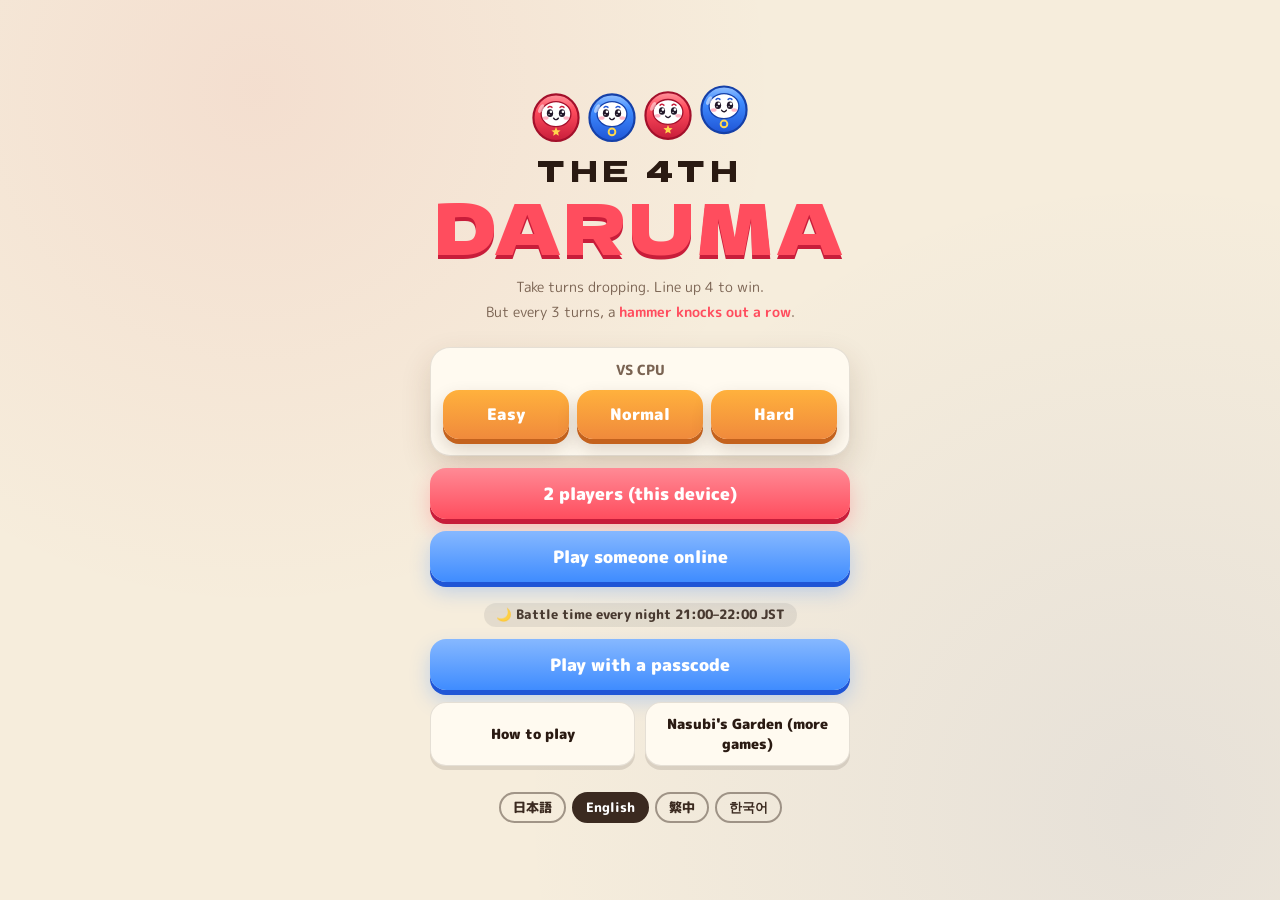
==== index.html @ 4184fb6c "広告：結果画面が出たらすぐ見せる（最初の1.2秒は押しても反応しない） Co-Authored-By: Claude Opus 5.5 <noreply@anthropic.com> Claude-S" ====
<!doctype html>
<html lang="ja">
<head>
<!-- Google tag (gtag.js) -->
<script async src="https://www.googletagmanager.com/gtag/js?id=G-5RB6XMN0QR"></script>
<script>
  window.dataLayer = window.dataLayer || [];
  function gtag(){dataLayer.push(arguments);}
  gtag('js', new Date());
  gtag('config', 'G-5RB6XMN0QR');
</script>
<meta charset="utf-8">
<meta name="viewport" content="width=device-width,initial-scale=1,maximum-scale=1,user-scalable=no,viewport-fit=cover">
<meta name="theme-color" content="#f6eddc">
<meta name="description" content="交互にダルマを落として4つ並べたら勝ち。3ターンごとに、予告された段がだるま落としで抜ける！">
<title>4つ目のダルマ</title>
<link rel="manifest" href="manifest.json">
<link rel="icon" type="image/png" href="icons/icon-192.png">
<link rel="apple-touch-icon" href="icons/icon-192.png">
<meta name="apple-mobile-web-app-capable" content="yes">
<meta name="mobile-web-app-capable" content="yes">
<meta name="apple-mobile-web-app-title" content="4つ目のダルマ">
<link rel="preconnect" href="https://fonts.googleapis.com">
<link rel="preconnect" href="https://fonts.gstatic.com" crossorigin>
<link href="https://fonts.googleapis.com/css2?family=Dela+Gothic+One&family=M+PLUS+Rounded+1c:wght@500;800;900&display=swap" rel="stylesheet">
<link rel="stylesheet" href="css/style.css">
<!-- nasubi-track: 結果画面とXへの投稿の回数を記録（ゲームの動きには影響しない） -->
<script>(function(){try{var G="daruma",IDS=["ov-result"];
function ev(n){try{if(typeof gtag==='function')gtag('event',n,{game:G});}catch(e){}}
var o=window.open;window.open=function(u){try{if(/intent\/(post|tweet)/.test(String(u)))ev('x_share');}catch(e){}return o.apply(window,arguments);};
if(!IDS.length)return;
function vis(e){if(!e||!e.isConnected||e.closest('[hidden]'))return false;var r=e.getBoundingClientRect();if(r.width<1||r.height<1)return false;for(var n=e;n&&n.nodeType===1;n=n.parentElement){var s=getComputedStyle(n);if(s.display==='none'||s.visibility==='hidden'||parseFloat(s.opacity)<0.05)return false;}return true;}
var was={};setInterval(function(){try{var any=false;for(var i=0;i<IDS.length;i++){if(vis(document.getElementById(IDS[i])))any=true;}if(any&&!was.v)ev('result_view');was.v=any;}catch(e){}},700);
}catch(e){}})();</script>
<!-- nasubi-ad: 結果画面の決めた場所に広告の帯（と、決めた作品だけその下に大きい広告）を出す（遊んでいる最中は出さない・ボタンに重ねない・広告の幅320pxを切らない・結果が出たらすぐ見せるが、最初の1.2秒は押しても反応しない・結果画面が出るたびに読みこみ直す（30秒に1回まで）） -->
<script>(function(){try{var C=[{"a": "#ov-result .dialog", "v": "#ov-result"}],BIG=1,AD='https://nasubi-no-oniwa.github.io/ad/',AD2='https://nasubi-no-oniwa.github.io/ad/big.html',LOCK=1200,MIN=30000;
if(/[?&]noad=1/.test(location.search))return;
var ifr=null,ifr2=null,boxes=[],bigs=[],since=0,shown=false,last=0;
function vis(e){if(!e||!e.isConnected||e.closest('[hidden]'))return false;var r=e.getBoundingClientRect();if(r.width<1||r.height<1)return false;for(var n=e;n&&n.nodeType===1;n=n.parentElement){var s=getComputedStyle(n);if(s.display==='none'||s.visibility==='hidden'||parseFloat(s.opacity)<0.05)return false;}return true;}
function mk(){var b=document.createElement('div');b.className='nsb-ad';b.style.cssText='display:block;position:static;float:none;box-sizing:content-box;width:320px;min-width:320px;max-width:none;height:50px;margin:20px calc((100% - 320px) / 2) 0;padding:0;border:0;background:none;box-shadow:none;border-radius:0;transform:none;overflow:hidden;flex:0 0 auto;align-self:center;';return b;}
function mk2(){var g=document.createElement('div');g.className='nsb-ad nsb-big';g.style.cssText='display:block;position:static;float:none;box-sizing:content-box;width:300px;min-width:300px;max-width:none;height:250px;margin:20px calc((100% - 300px) / 2) 0;padding:0;border:0;background:none;box-shadow:none;border-radius:0;transform:none;overflow:hidden;flex:0 0 auto;align-self:center;';return g;}
function mkf(u,w,h){var f=document.createElement('iframe');f.title='ad';f.setAttribute('scrolling','no');f.width=w;f.height=h;f.style.cssText='border:0;margin:0;padding:0;width:'+w+'px;height:'+h+'px;display:block;max-width:none;visibility:hidden;pointer-events:none';f.src=u;return f;}
function rel(f,u){try{f.contentWindow.location.replace(u);}catch(_){f.src=u;}}
function place(){for(var i=0;i<C.length;i++){var a=document.querySelector(C[i].a);if(!a)continue;var b=boxes[i]||(boxes[i]=mk());if(C[i].p==='first'){if(a.firstElementChild!==b)a.insertBefore(b,a.firstChild);}else if(b.parentNode!==a)a.appendChild(b);
if(BIG){var g=bigs[i]||(bigs[i]=mk2());if(b.nextSibling!==g)a.insertBefore(g,b.nextSibling);}}}
function hide(){if(ifr){ifr.style.visibility='hidden';ifr.style.pointerEvents='none';}if(ifr2){ifr2.style.visibility='hidden';ifr2.style.pointerEvents='none';}}
function tick(){try{place();var k=-1;for(var i=0;i<C.length;i++){var v=document.querySelector(C[i].v),b=boxes[i];if(b&&vis(v)&&vis(b)){k=i;break;}}
if(k<0){since=0;shown=false;hide();return;}
var now=Date.now();if(!since)since=now;var pe=(now-since<LOCK)?'none':'auto';
if(!ifr)ifr=mkf(AD,320,50);if(BIG&&!ifr2)ifr2=mkf(AD2,300,250);
var fresh=false;if(ifr.parentNode!==boxes[k]){boxes[k].appendChild(ifr);fresh=true;}if(BIG&&ifr2.parentNode!==bigs[k]){bigs[k].appendChild(ifr2);fresh=true;}
if(fresh)last=now;else if(!shown&&now-last>=MIN){rel(ifr,AD);if(ifr2)rel(ifr2,AD2);last=now;}
ifr.style.visibility='visible';ifr.style.pointerEvents=pe;if(ifr2){ifr2.style.visibility='visible';ifr2.style.pointerEvents=pe;}shown=true;}catch(_){}}
function go(){place();try{new MutationObserver(place).observe(document.body,{childList:true,subtree:true});}catch(_){}setInterval(tick,300);}
if(document.body)go();else document.addEventListener('DOMContentLoaded',go);
}catch(e){}})();</script>
</head>
<body>
<div id="app">

  <!-- ===== タイトル ===== -->
  <section id="title" class="screen active">
    <div class="title-box">
      <canvas id="logo-canvas" aria-hidden="true"></canvas>
      <h1 class="logo" data-ih="logo"><small>4つ目の</small>ダルマ</h1>
      <p class="tagline" data-ih="tagline">交互に落として、4つ並べたら勝ち。<br>でも3ターンごとに、<b>だるま落とし</b>で段が抜ける。</p>
      <div class="menu">
        <div class="menu-card">
          <p class="menu-label" data-i="vs_cpu">CPUとたいせん</p>
          <div class="level-row">
            <button class="btn lv" data-level="easy" data-i="easy">よわい</button>
            <button class="btn lv" data-level="normal" data-i="normal">ふつう</button>
            <button class="btn lv" data-level="hard" data-i="hard">つよい</button>
          </div>
        </div>
        <button class="btn wide red" id="btn-local" data-i="local">ふたりで（この端末）</button>
        <button class="btn wide indigo" id="btn-online" data-i="online">あいことばで対戦</button>
        <div class="menu-sub">
          <button class="btn sub" id="btn-howto" data-i="howto">あそびかた</button>
          <a class="btn sub" href="https://nasubi-no-oniwa.github.io/" data-i="home">なすびのお庭へ</a>
        </div>
        <div class="langs" role="group" aria-label="Language"><button type="button" data-lang="ja">日本語</button><button type="button" data-lang="en">English</button><button type="button" data-lang="zh">繁中</button><button type="button" data-lang="ko">한국어</button></div>
      </div>
    </div>
  </section>

  <!-- ===== ゲーム ===== -->
  <section id="game" class="screen">
    <header class="hud">
      <button class="icon-btn" id="btn-menu" aria-label="メニュー">☰</button>
      <span class="hud-title" data-i="doc_title">4つ目のダルマ</span>
      <button class="icon-btn" id="btn-sound" aria-label="音">♪</button>
    </header>
    <div class="stage">
      <div class="players">
        <div class="pcard p1" id="pl1"><canvas class="pface" data-p="1" width="96" height="96"></canvas><div><span class="pname" id="name1">あなた</span><span class="pwins"><b id="wins1">0</b><span data-i="wins_u"> 勝</span></span></div></div>
        <span class="vs">VS</span>
        <div class="pcard p2" id="pl2"><div><span class="pname" id="name2">CPU</span><span class="pwins"><b id="wins2">0</b><span data-i="wins_u"> 勝</span></span></div><canvas class="pface" data-p="2" width="96" height="96"></canvas></div>
      </div>
      <div class="status" id="status">あなたの番</div>
      <div class="board-area" id="board-area">
        <canvas id="board"></canvas>
      </div>
      <div class="hammer-bar" id="hammer-bar"><span class="hb-icon">🔨</span><span id="hammer-text">だるま落としまで あと3ターン</span><span class="hb-dots" id="hammer-dots"></span></div>
      <p class="hint-line" id="hint-line">落としたい列をタップ</p>
    </div>
    <span id="wins" hidden>0 - 0</span>
    <span class="eyes" id="watchers"></span>

    <div class="overlay" id="ov-result">
      <div class="dialog">
        <canvas id="result-daruma" width="120" height="120" aria-hidden="true"></canvas>
        <h2 id="result-title">赤の勝ち！</h2>
        <p class="result-sub" id="result-sub"></p>
        <button class="btn wide red" id="btn-again" data-i="again">もう一回</button>
        <p class="hint" id="again-msg"></p>
        <button class="btn wide sub" id="btn-back" data-i="to_title">タイトルへ</button>
      </div>
    </div>
    <div class="overlay" id="ov-menu">
      <div class="dialog">
        <h2 data-i="menu">メニュー</h2>
        <button class="btn wide" id="btn-resume" data-i="back">もどる</button>
        <button class="btn wide sub" id="btn-howto2" data-i="howto">あそびかた</button>
        <button class="btn wide sub" id="btn-quit" data-i="to_title">タイトルへ</button>
      </div>
    </div>
  </section>

  <!-- ===== 合言葉 ===== -->
  <div class="overlay modal" id="ov-online">
    <div class="dialog">
      <h2 data-i="online">あいことばで対戦</h2>
      <div id="online-form">
        <label class="field-l"><span data-i="passcode">あいことば</span><input id="in-code" maxlength="20" autocomplete="off" placeholder="例：だるま123" data-ip="ex_code"></label>
        <label class="field-l"><span data-i="name">なまえ</span><input id="in-name" maxlength="8" autocomplete="off" placeholder="ななし" data-ip="noname"></label>
        <p class="hint" data-i="online_hint">同じあいことばを入れた人と対戦。3人目からは観戦になります。</p>
        <button class="btn wide red" id="btn-join" data-i="join">はいる</button>
      </div>
      <div id="online-wait" hidden>
        <p class="wait-code"><span data-i="wait_pre">あいことば「</span><b id="wait-code"></b><span data-i="wait_post">」</span></p>
        <p class="wait-msg" id="wait-msg" data-i="waiting">あいてを待っています…</p>
        <button class="btn wide sub" id="btn-copy" data-i="copy_link">さそうリンクをコピー</button>
      </div>
      <p class="err" id="online-err"></p>
      <button class="btn wide sub" id="btn-online-close" data-i="back">もどる</button>
    </div>
  </div>

  <!-- ===== あそびかた ===== -->
  <div class="overlay modal" id="ov-howto">
    <div class="dialog howto">
      <h2 data-i="howto">あそびかた</h2>
      <ol>
        <li data-ih="h1">赤と青が<b>交互に</b>、好きな列の上からダルマを落とす。</li>
        <li data-ih="h2">縦・横・ななめのどれかで<b>4つ並べたら勝ち</b>。</li>
        <li data-ih="h3">2人が1回ずつ落として1ターン。<b>3ターンごとに、小槌が指している段がだるま落としで抜けて</b>、上のダルマがストンと落ちる。</li>
        <li data-ih="h4">小槌の下の数字は「あと何ターンで抜けるか」。下の段ほど選ばれやすい。</li>
        <li data-ih="h5">抜けた拍子に2人とも4つ並んだら、<b>並んだ列が多いほうの勝ち</b>。同じ数なら、並んだダルマが全部消えて続行（サドンデス）。</li>
      </ol>
      <div class="howto-keys">
        <div><h3 data-i="k_phone">スマホ</h3><p data-i="k_phone_d">落としたい列をタップ</p></div>
        <div><h3>PC</h3><p data-ih="k_pc_d">列をクリック<br>または ← → で選んで スペース<br>数字キー 1〜7 でも落とせる</p></div>
      </div>
      <button class="btn wide" id="btn-howto-close" data-i="close">とじる</button>
    </div>
  </div>
</div>

<script src="js/i18n.js"></script>
<script src="js/config.js"></script>
<script src="js/game.js"></script>
<script src="js/cpu.js"></script>
<script src="js/render.js"></script>
<script src="js/online.js"></script>
<script src="js/qm.js"></script>
<script src="js/firebase-config.js"></script>
<script src="js/main.js"></script>
</body>
</html>
---- css/style.css ----
/* =============================================
   4つ目のダルマ  見た目
   ============================================= */
:root {
  --bg: #f6eddc;
  --bg2: #efe1c6;
  --card: #fffaf0;
  --ink: #2a1a12;
  --muted: #7a6352;
  --red: #ff4d5e;
  --red2: #ff8a95;
  --indigo: #3f8cff;
  --indigo2: #86b8ff;
  --gold: #e5ae3e;
  --line: rgba(42, 26, 18, 0.12);
  --shadow: 0 12px 30px rgba(90, 50, 20, 0.16);
  --font: "M PLUS Rounded 1c", "Hiragino Maru Gothic ProN", "Hiragino Sans", system-ui, sans-serif;
  --display: "Dela Gothic One", "M PLUS Rounded 1c", system-ui, sans-serif;
}
@media (prefers-color-scheme: dark) {
  :root:not([data-theme="light"]) {
    --bg: #1d1714; --bg2: #2a211c; --card: #2f2620; --ink: #f7ecdd; --muted: #c2ab96;
    --line: rgba(255, 255, 255, 0.12); --shadow: 0 12px 30px rgba(0, 0, 0, 0.4);
  }
}
:root[data-theme="dark"] {
  --bg: #1d1714; --bg2: #2a211c; --card: #2f2620; --ink: #f7ecdd; --muted: #c2ab96;
  --line: rgba(255, 255, 255, 0.12); --shadow: 0 12px 30px rgba(0, 0, 0, 0.4);
}
* { box-sizing: border-box; -webkit-tap-highlight-color: transparent; }
html, body { margin: 0; height: 100%; overflow: hidden; overscroll-behavior: none; }
body {
  background: var(--bg); color: var(--ink); font-family: var(--font);
  background-image: radial-gradient(circle at 20% 10%, rgba(216, 50, 58, .08), transparent 40%), radial-gradient(circle at 90% 90%, rgba(45, 78, 168, .08), transparent 45%);
  -webkit-user-select: none; user-select: none; touch-action: manipulation;
}
button, a.btn { font-family: inherit; }
#app { position: fixed; inset: 0; }
.screen { position: absolute; inset: 0; display: none; }
.screen.active { display: flex; }

.btn {
  display: inline-flex; align-items: center; justify-content: center; text-decoration: none;
  border: 0; border-radius: 16px; padding: 13px 18px; font-size: 17px; font-weight: 900; cursor: pointer;
  color: #fff; background: linear-gradient(180deg, #ffb13d, #f08a3c);
  box-shadow: 0 5px 0 #c4621d, 0 10px 20px rgba(60, 30, 10, .2); transition: transform .08s, box-shadow .08s;
}
.btn:active { transform: translateY(4px); box-shadow: 0 1px 0 #c4621d; }
.btn.wide { width: 100%; }
.btn.red { background: linear-gradient(180deg, var(--red2), var(--red)); box-shadow: 0 5px 0 #c81d3a, 0 10px 20px rgba(255, 77, 94, .3); }
.btn.red:active { box-shadow: 0 1px 0 #c81d3a; }
.btn.indigo { background: linear-gradient(180deg, var(--indigo2), var(--indigo)); box-shadow: 0 5px 0 #1f55d6, 0 10px 20px rgba(63, 140, 255, .3); }
.btn.indigo:active { box-shadow: 0 1px 0 #1f55d6; }
.btn.sub { background: var(--card); color: var(--ink); border: 1px solid var(--line); box-shadow: 0 4px 0 var(--line); }
.btn.sub:active { box-shadow: none; }
.btn:disabled { opacity: .5; }

/* ---------- タイトル ---------- */
#title { align-items: center; justify-content: center; overflow-y: auto; }
.title-box { width: min(420px, 92vw); text-align: center; padding: 18px 0 24px; margin: auto; }
#logo-canvas { width: 240px; height: 80px; display: block; margin: 0 auto 4px; }
.logo { margin: 0; font-family: var(--display); font-weight: 400; font-size: clamp(50px, 15vw, 70px); line-height: 1; color: var(--red); letter-spacing: .04em; text-shadow: 0 4px 0 #c81d3a; }
.logo small { display: block; font-size: .42em; color: var(--ink); text-shadow: none; letter-spacing: .2em; margin-bottom: 6px; }
.tagline { margin: 14px 0 22px; font-size: 14px; color: var(--muted); line-height: 1.8; }
.tagline b { color: var(--red); }
.menu { display: flex; flex-direction: column; gap: 12px; }
.menu-card { background: var(--card); border: 1px solid var(--line); border-radius: 20px; padding: 12px 12px 16px; box-shadow: var(--shadow); }
.menu-label { margin: 0 0 10px; font-weight: 800; font-size: 14px; color: var(--muted); }
.level-row { display: grid; grid-template-columns: repeat(3, 1fr); gap: 8px; }
.btn.lv { padding: 13px 0; font-size: 16px; }
.menu-sub { display: grid; grid-template-columns: 1fr 1fr; gap: 10px; }
.menu-sub .btn { font-size: 14px; padding: 11px 8px; }

/* ---------- ゲーム ---------- */
#game { flex-direction: column; align-items: center; }
.hud {
  width: 100%; max-width: 720px; display: flex; align-items: center; justify-content: space-between;
  padding: calc(8px + env(safe-area-inset-top)) 12px 4px;
}
.icon-btn { width: 40px; height: 40px; border-radius: 12px; border: 1px solid var(--line); background: var(--card); color: var(--ink); font-size: 17px; font-weight: 900; cursor: pointer; }
.icon-btn.off { opacity: .4; }
.score { display: flex; align-items: center; gap: 10px; font-weight: 900; font-size: 14px; }
.score b { font-size: 20px; font-variant-numeric: tabular-nums; }
.pl { display: flex; align-items: center; gap: 6px; padding: 5px 10px; border-radius: 999px; border: 2px solid transparent; max-width: 32vw; overflow: hidden; white-space: nowrap; text-overflow: ellipsis; transition: background .2s, border-color .2s; }
.pl .dot { width: 12px; height: 12px; border-radius: 50%; flex: none; }
.p1 .dot { background: var(--red); } .p2 .dot { background: var(--indigo); }
.pl.turn.p1 { border-color: var(--red); background: rgba(216, 50, 58, .12); }
.pl.turn.p2 { border-color: var(--indigo); background: rgba(45, 78, 168, .14); }
.status { font-weight: 900; font-size: 17px; min-height: 28px; margin-top: 4px; }
.status .t { color: var(--muted); font-size: 14px; margin-left: 6px; font-variant-numeric: tabular-nums; }
.board-area { flex: 1; display: flex; align-items: center; justify-content: center; width: 100%; touch-action: none; }
#board { display: block; cursor: pointer; filter: drop-shadow(0 16px 24px rgba(60, 30, 10, .28)); }
.hint-line { margin: 0 0 calc(14px + env(safe-area-inset-bottom)); font-size: 13px; color: var(--muted); font-weight: 800; }
.eyes { position: absolute; right: 14px; bottom: calc(12px + env(safe-area-inset-bottom)); font-size: 13px; color: var(--muted); font-weight: 800; }

/* ---------- ダイアログ ---------- */
.overlay { position: absolute; inset: 0; display: none; align-items: center; justify-content: center; background: rgba(30, 18, 10, .5); backdrop-filter: blur(4px); z-index: 10; padding: 16px; }
.overlay.show { display: flex; }
.modal { z-index: 20; }
.dialog {
  width: min(380px, 100%); max-height: 94vh; overflow: auto; background: var(--card); border-radius: 24px; padding: 22px 20px;
  display: flex; flex-direction: column; gap: 10px; box-shadow: 0 30px 60px rgba(0, 0, 0, .35); border: 1px solid var(--line);
}
.dialog h2 { margin: 0 0 4px; text-align: center; font-family: var(--display); font-weight: 400; font-size: 28px; }
#result-daruma { width: 90px; height: 90px; margin: 0 auto; }
.result-sub { margin: 0 0 6px; text-align: center; color: var(--muted); font-size: 14px; }
.hint { margin: 0; text-align: center; font-size: 12px; color: var(--muted); line-height: 1.6; }
.hint:empty { display: none; }
.err { margin: 0; min-height: 1em; font-size: 13px; color: var(--red); text-align: center; font-weight: 800; }
.field-l { display: flex; flex-direction: column; gap: 6px; font-size: 13px; font-weight: 800; color: var(--muted); margin-bottom: 6px; }
.field-l input { font: inherit; font-size: 18px; font-weight: 800; color: var(--ink); padding: 12px 14px; border-radius: 14px; border: 1px solid var(--line); background: var(--bg); outline: none; -webkit-user-select: text; user-select: text; }
.field-l input:focus { border-color: var(--red); box-shadow: 0 0 0 3px rgba(216, 50, 58, .2); }
.wait-code { margin: 0; text-align: center; color: var(--muted); }
.wait-code b { color: var(--red); font-size: 20px; }
.wait-msg { margin: 4px 0 8px; text-align: center; font-weight: 800; }
.howto { width: min(460px, 100%); }
.howto ol { margin: 0; padding-left: 20px; font-size: 14px; line-height: 1.7; }
.howto li { margin-bottom: 6px; }
.howto b { color: var(--red); }
.howto-keys { display: grid; grid-template-columns: 1fr 1fr; gap: 8px; }
.howto-keys div { background: var(--bg); border-radius: 12px; padding: 8px 10px; font-size: 12px; }
.howto-keys h3 { margin: 0 0 4px; font-size: 13px; color: var(--indigo); }
.howto-keys p { margin: 0; line-height: 1.6; color: var(--muted); }
body.watching #btn-again { display: none; }
body.watching .hint-line { visibility: hidden; }

/* ---------- ゲーム画面（ポップ版レイアウト） ---------- */
:root { --red: #ff4d5e; --red2: #ff8a95; --indigo: #3f8cff; --indigo2: #86b8ff; }
#game { justify-content: flex-start; }
.hud-title { font-family: var(--display); font-size: 18px; color: var(--red); letter-spacing: .04em; }
.stage { flex: 1; width: 100%; max-width: 720px; display: flex; flex-direction: column; align-items: center; justify-content: center; gap: 10px; padding: 0 10px calc(10px + env(safe-area-inset-bottom)); min-height: 0; }
.players { width: 100%; display: grid; grid-template-columns: 1fr auto 1fr; align-items: center; gap: 8px; }
.vs { font-family: var(--display); color: var(--muted); font-size: 16px; }
.pcard { display: flex; align-items: center; gap: 8px; padding: 8px 10px; border-radius: 18px; background: var(--card); border: 3px solid transparent; box-shadow: var(--shadow); min-width: 0; transition: transform .2s, border-color .2s; }
.pcard.p2 { justify-content: flex-end; text-align: right; }
.pcard > div { display: flex; flex-direction: column; min-width: 0; }
.pname { font-weight: 900; font-size: 15px; white-space: nowrap; overflow: hidden; text-overflow: ellipsis; }
.pwins { font-size: 12px; color: var(--muted); font-weight: 800; }
.pwins b { font-size: 18px; color: var(--ink); }
.pface { width: 44px; height: 44px; flex: none; }
.pcard.turn.p1 { border-color: var(--red); transform: scale(1.04); }
.pcard.turn.p2 { border-color: var(--indigo); transform: scale(1.04); }
.pcard.turn .pface { animation: hop .8s ease-in-out infinite; }
@keyframes hop { 50% { transform: translateY(-5px); } }
.status { margin: 0; font-size: 18px; }
.board-area { flex: 0 1 auto; width: 100%; }
.hammer-bar { display: flex; align-items: center; gap: 8px; padding: 9px 16px; border-radius: 999px; background: var(--card); box-shadow: var(--shadow); font-weight: 900; font-size: 14px; border: 2px solid transparent; }
.hammer-bar.soon { border-color: var(--red); color: var(--red); animation: pulse 0.9s ease-in-out infinite; }
@keyframes pulse { 50% { transform: scale(1.05); } }
.hb-dots { display: inline-flex; gap: 4px; }
.hb-dots i { width: 9px; height: 9px; border-radius: 50%; background: var(--line); }
.hb-dots i.on { background: #ffb13d; }
.hint-line { margin: 0; }
.pl { display: none; }
/* 背の低い画面ではカードを小さく */
@media (max-height: 640px) {
  .pface { width: 32px; height: 32px; } .pcard { padding: 5px 8px; } .hammer-bar { padding: 6px 12px; font-size: 13px; } .hint-line { display: none; }
}

.hammer-bar { white-space: nowrap; max-width: 100%; }
#hammer-text { overflow: hidden; text-overflow: ellipsis; }

/* ことばの切りかえ */
.langs{display:flex;flex-wrap:wrap;gap:6px;justify-content:center;margin-top:14px}
.langs button{font:800 13px 'M PLUS Rounded 1c',sans-serif;background:transparent;color:#3b2a20;border:2px solid rgba(59,42,32,.45);border-radius:999px;padding:4px 12px;cursor:pointer}
.langs button[aria-pressed="true"]{background:#3b2a20;color:#fff;border-color:#3b2a20}
html[data-lang="ko"] .logo,html[data-lang="ko"] .hud-title{font-family:'Black Han Sans','Dela Gothic One',sans-serif;font-weight:400}
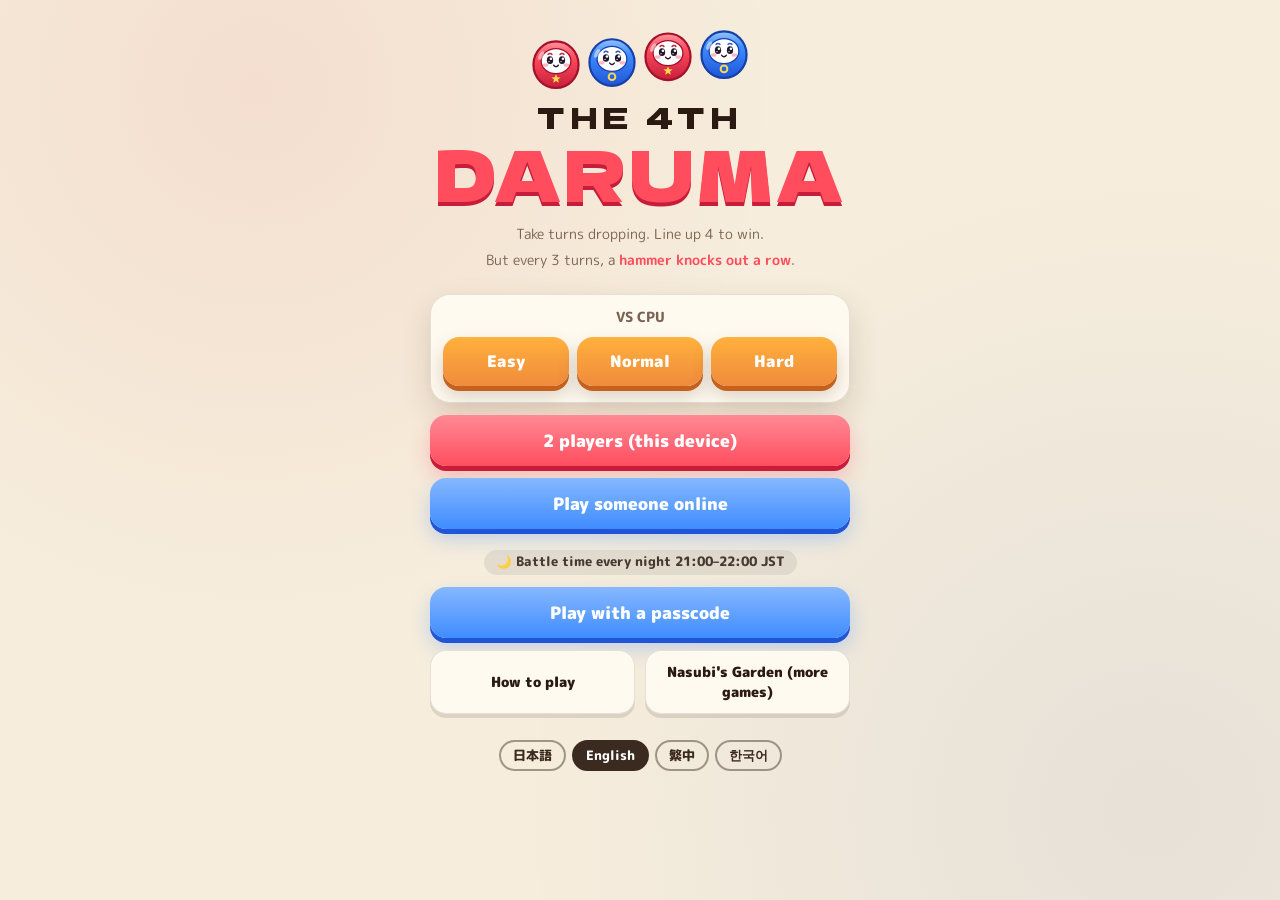
==== commit 3101461d: "広告：タイトル画面（遊ぶ前の画面）にも出す（帯と大きい広告。遊び始めたら消す） Co-Authored-By: Claude Opus 5.5 <noreply@anthropic.com> Clau" ====
--- a/index.html
+++ b/index.html
@@ -32,25 +32,35 @@
 function vis(e){if(!e||!e.isConnected||e.closest('[hidden]'))return false;var r=e.getBoundingClientRect();if(r.width<1||r.height<1)return false;for(var n=e;n&&n.nodeType===1;n=n.parentElement){var s=getComputedStyle(n);if(s.display==='none'||s.visibility==='hidden'||parseFloat(s.opacity)<0.05)return false;}return true;}
 var was={};setInterval(function(){try{var any=false;for(var i=0;i<IDS.length;i++){if(vis(document.getElementById(IDS[i])))any=true;}if(any&&!was.v)ev('result_view');was.v=any;}catch(e){}},700);
 }catch(e){}})();</script>
-<!-- nasubi-ad: 結果画面の決めた場所に広告の帯（と、決めた作品だけその下に大きい広告）を出す（遊んでいる最中は出さない・ボタンに重ねない・広告の幅320pxを切らない・結果が出たらすぐ見せるが、最初の1.2秒は押しても反応しない・結果画面が出るたびに読みこみ直す（30秒に1回まで）） -->
-<script>(function(){try{var C=[{"a": "#ov-result .dialog", "v": "#ov-result"}],BIG=1,AD='https://nasubi-no-oniwa.github.io/ad/',AD2='https://nasubi-no-oniwa.github.io/ad/big.html',LOCK=1200,MIN=30000;
+<!-- nasubi-ad: 結果画面とタイトル画面の決めた場所に広告の帯（と、決めた場所だけその下に大きい広告）を出す（遊んでいる最中は出さない・ボタンに重ねない・広告の幅320pxを切らない・画面が出たらすぐ見せるが、最初の1.2秒は押しても反応しない・画面が出るたびに読みこみ直す（場所ごとに30秒に1回まで）） -->
+<script>(function(){try{var C=[{"a": "#ov-result .dialog", "v": "#ov-result"}, {"a": "#title div.title-box", "v": "#title", "t": 1, "b": 1, "m": 20, "x": "", "x2": ""}],BIG=1,M=20,EX="",EX2="",AD='https://nasubi-no-oniwa.github.io/ad/',AD2='https://nasubi-no-oniwa.github.io/ad/big.html',LOCK=1200,MIN=30000;
 if(/[?&]noad=1/.test(location.search))return;
-var ifr=null,ifr2=null,boxes=[],bigs=[],since=0,shown=false,last=0;
+var S=[];
 function vis(e){if(!e||!e.isConnected||e.closest('[hidden]'))return false;var r=e.getBoundingClientRect();if(r.width<1||r.height<1)return false;for(var n=e;n&&n.nodeType===1;n=n.parentElement){var s=getComputedStyle(n);if(s.display==='none'||s.visibility==='hidden'||parseFloat(s.opacity)<0.05)return false;}return true;}
-function mk(){var b=document.createElement('div');b.className='nsb-ad';b.style.cssText='display:block;position:static;float:none;box-sizing:content-box;width:320px;min-width:320px;max-width:none;height:50px;margin:20px calc((100% - 320px) / 2) 0;padding:0;border:0;background:none;box-shadow:none;border-radius:0;transform:none;overflow:hidden;flex:0 0 auto;align-self:center;';return b;}
-function mk2(){var g=document.createElement('div');g.className='nsb-ad nsb-big';g.style.cssText='display:block;position:static;float:none;box-sizing:content-box;width:300px;min-width:300px;max-width:none;height:250px;margin:20px calc((100% - 300px) / 2) 0;padding:0;border:0;background:none;box-shadow:none;border-radius:0;transform:none;overflow:hidden;flex:0 0 auto;align-self:center;';return g;}
+function opt(i,k,d){return C[i][k]===undefined?d:C[i][k];}
+function mk(i){var b=document.createElement('div');b.className='nsb-ad';b.style.cssText='display:block;position:static;float:none;box-sizing:content-box;width:320px;min-width:320px;max-width:none;height:50px;margin:'+opt(i,'m',M)+'px calc((100% - 320px) / 2) 0;padding:0;border:0;background:none;box-shadow:none;border-radius:0;transform:none;overflow:hidden;flex:0 0 auto;align-self:center;'+opt(i,'x',EX);return b;}
+function mk2(i){var g=document.createElement('div');g.className='nsb-ad nsb-big';g.style.cssText='display:block;position:static;float:none;box-sizing:content-box;width:300px;min-width:300px;max-width:none;height:250px;margin:20px calc((100% - 300px) / 2) 0;padding:0;border:0;background:none;box-shadow:none;border-radius:0;transform:none;overflow:hidden;flex:0 0 auto;align-self:center;'+opt(i,'x2',EX2);return g;}
 function mkf(u,w,h){var f=document.createElement('iframe');f.title='ad';f.setAttribute('scrolling','no');f.width=w;f.height=h;f.style.cssText='border:0;margin:0;padding:0;width:'+w+'px;height:'+h+'px;display:block;max-width:none;visibility:hidden;pointer-events:none';f.src=u;return f;}
 function rel(f,u){try{f.contentWindow.location.replace(u);}catch(_){f.src=u;}}
-function place(){for(var i=0;i<C.length;i++){var a=document.querySelector(C[i].a);if(!a)continue;var b=boxes[i]||(boxes[i]=mk());if(C[i].p==='first'){if(a.firstElementChild!==b)a.insertBefore(b,a.firstChild);}else if(b.parentNode!==a)a.appendChild(b);
-if(BIG){var g=bigs[i]||(bigs[i]=mk2());if(b.nextSibling!==g)a.insertBefore(g,b.nextSibling);}}}
-function hide(){if(ifr){ifr.style.visibility='hidden';ifr.style.pointerEvents='none';}if(ifr2){ifr2.style.visibility='hidden';ifr2.style.pointerEvents='none';}}
-function tick(){try{place();var k=-1;for(var i=0;i<C.length;i++){var v=document.querySelector(C[i].v),b=boxes[i];if(b&&vis(v)&&vis(b)){k=i;break;}}
-if(k<0){since=0;shown=false;hide();return;}
-var now=Date.now();if(!since)since=now;var pe=(now-since<LOCK)?'none':'auto';
-if(!ifr)ifr=mkf(AD,320,50);if(BIG&&!ifr2)ifr2=mkf(AD2,300,250);
-var fresh=false;if(ifr.parentNode!==boxes[k]){boxes[k].appendChild(ifr);fresh=true;}if(BIG&&ifr2.parentNode!==bigs[k]){bigs[k].appendChild(ifr2);fresh=true;}
-if(fresh)last=now;else if(!shown&&now-last>=MIN){rel(ifr,AD);if(ifr2)rel(ifr2,AD2);last=now;}
-ifr.style.visibility='visible';ifr.style.pointerEvents=pe;if(ifr2){ifr2.style.visibility='visible';ifr2.style.pointerEvents=pe;}shown=true;}catch(_){}}
+function place(){for(var i=0;i<C.length;i++){var a=document.querySelector(C[i].a);if(!a)continue;var s=S[i]||(S[i]={b:mk(i),g:opt(i,'b',BIG)?mk2(i):null,on:false,since:0,last:0,f:null,f2:null});var b=s.b;
+if(C[i].p==='first'){if(a.firstElementChild!==b)a.insertBefore(b,a.firstChild);}else if(b.parentNode!==a)a.appendChild(b);
+if(s.g&&b.nextSibling!==s.g)a.insertBefore(s.g,b.nextSibling);}}
+function off(s){if(s.f){s.f.style.visibility='hidden';s.f.style.pointerEvents='none';}if(s.f2){s.f2.style.visibility='hidden';s.f2.style.pointerEvents='none';}s.on=false;s.since=0;}
+function tick(){try{place();var k=-1,i,s,res=false;
+for(i=0;i<C.length;i++){s=S[i];if(!C[i].t&&s&&vis(document.querySelector(C[i].v))&&vis(s.b)){k=i;res=true;break;}}
+if(k<0)for(i=0;i<C.length;i++){s=S[i];if(C[i].t&&s&&vis(document.querySelector(C[i].v))&&vis(s.b)){k=i;break;}}
+for(i=0;i<C.length;i++){s=S[i];if(!s)continue;
+if(C[i].t){var d=(res&&vis(document.querySelector(C[i].v)))?'none':'block';if(s.b.style.display!==d){s.b.style.display=d;if(s.g)s.g.style.display=d;}}
+if(i!==k&&s.on)off(s);}
+if(k<0)return;
+s=S[k];var now=Date.now();
+if(!s.on){s.on=true;s.since=now;
+if(!s.f){s.f=mkf(AD,320,50);s.b.appendChild(s.f);if(s.g){s.f2=mkf(AD2,300,250);s.g.appendChild(s.f2);}s.last=now;}
+else if(now-s.last>=MIN){rel(s.f,AD);if(s.f2)rel(s.f2,AD2);s.last=now;}}
+if(s.f.parentNode!==s.b){s.b.appendChild(s.f);s.last=now;}if(s.f2&&s.f2.parentNode!==s.g){s.g.appendChild(s.f2);s.last=now;}
+var pe=(now-s.since<LOCK)?'none':'auto';
+s.f.style.visibility='visible';s.f.style.pointerEvents=pe;if(s.f2){s.f2.style.visibility='visible';s.f2.style.pointerEvents=pe;}
+}catch(_){}}
 function go(){place();try{new MutationObserver(place).observe(document.body,{childList:true,subtree:true});}catch(_){}setInterval(tick,300);}
 if(document.body)go();else document.addEventListener('DOMContentLoaded',go);
 }catch(e){}})();</script>
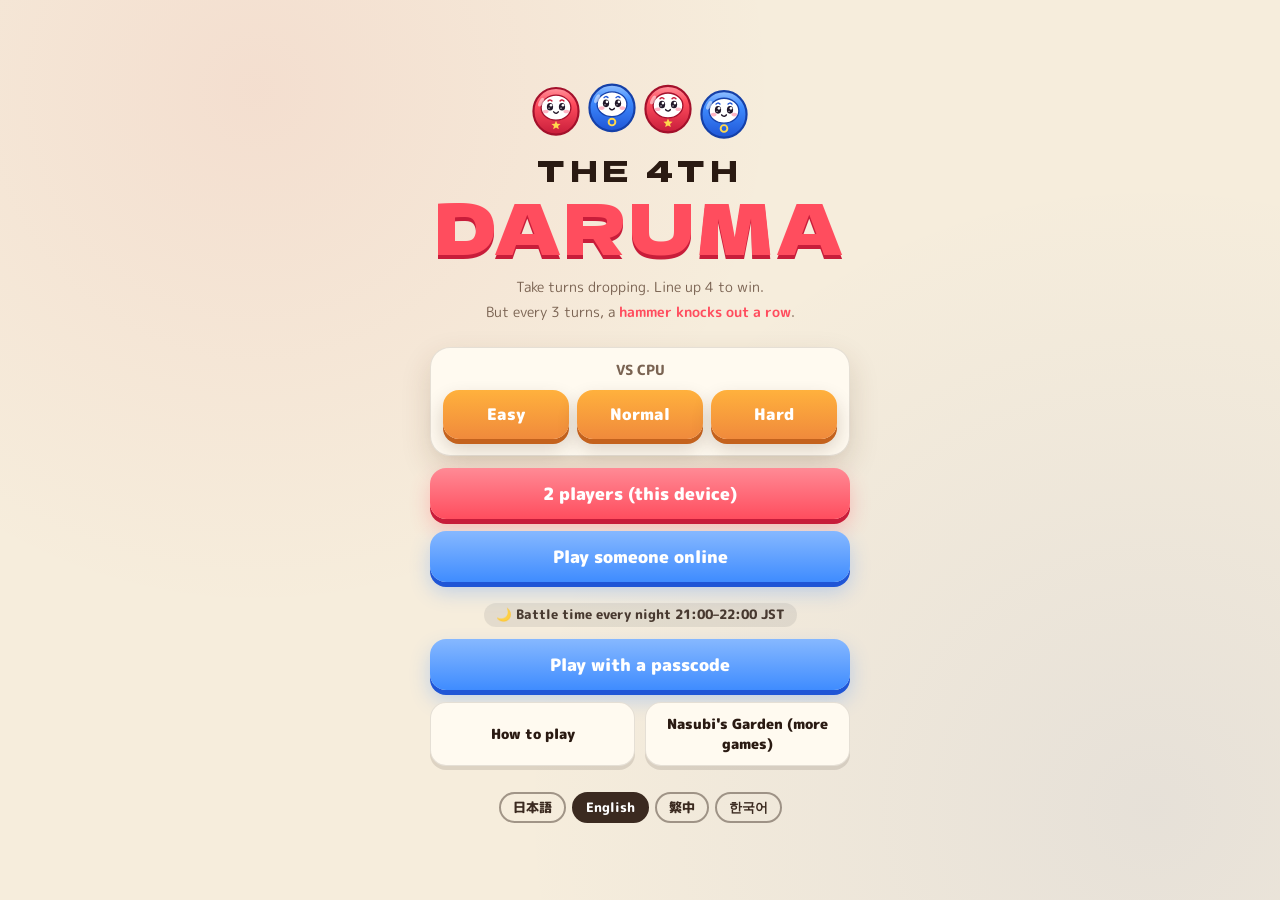
==== commit a04e0c1d: "広告：スマホのときだけ出す（PCでは広告が来ず空白になるので、広告の場所を作らない） Co-Authored-By: Claude Opus 5.5 <noreply@anthropic.com> C" ====
--- a/index.html
+++ b/index.html
@@ -32,9 +32,10 @@
 function vis(e){if(!e||!e.isConnected||e.closest('[hidden]'))return false;var r=e.getBoundingClientRect();if(r.width<1||r.height<1)return false;for(var n=e;n&&n.nodeType===1;n=n.parentElement){var s=getComputedStyle(n);if(s.display==='none'||s.visibility==='hidden'||parseFloat(s.opacity)<0.05)return false;}return true;}
 var was={};setInterval(function(){try{var any=false;for(var i=0;i<IDS.length;i++){if(vis(document.getElementById(IDS[i])))any=true;}if(any&&!was.v)ev('result_view');was.v=any;}catch(e){}},700);
 }catch(e){}})();</script>
-<!-- nasubi-ad: 結果画面とタイトル画面の決めた場所に広告の帯（と、決めた場所だけその下に大きい広告）を出す（遊んでいる最中は出さない・ボタンに重ねない・広告の幅320pxを切らない・画面が出たらすぐ見せるが、最初の1.2秒は押しても反応しない・画面が出るたびに読みこみ直す（場所ごとに30秒に1回まで）） -->
+<!-- nasubi-ad: スマホのとき、結果画面とタイトル画面の決めた場所に広告の帯（と、決めた場所だけその下に大きい広告）を出す（遊んでいる最中は出さない・ボタンに重ねない・広告の幅320pxを切らない・画面が出たらすぐ見せるが、最初の1.2秒は押しても反応しない・画面が出るたびに読みこみ直す（場所ごとに30秒に1回まで）） -->
 <script>(function(){try{var C=[{"a": "#ov-result .dialog", "v": "#ov-result"}, {"a": "#title div.title-box", "v": "#title", "t": 1, "b": 1, "m": 20, "x": "", "x2": ""}],BIG=1,M=20,EX="",EX2="",AD='https://nasubi-no-oniwa.github.io/ad/',AD2='https://nasubi-no-oniwa.github.io/ad/big.html',LOCK=1200,MIN=30000;
 if(/[?&]noad=1/.test(location.search))return;
+if(!/iPhone|iPod|Android|Mobile|Windows Phone|BlackBerry/i.test(navigator.userAgent||''))return;
 var S=[];
 function vis(e){if(!e||!e.isConnected||e.closest('[hidden]'))return false;var r=e.getBoundingClientRect();if(r.width<1||r.height<1)return false;for(var n=e;n&&n.nodeType===1;n=n.parentElement){var s=getComputedStyle(n);if(s.display==='none'||s.visibility==='hidden'||parseFloat(s.opacity)<0.05)return false;}return true;}
 function opt(i,k,d){return C[i][k]===undefined?d:C[i][k];}
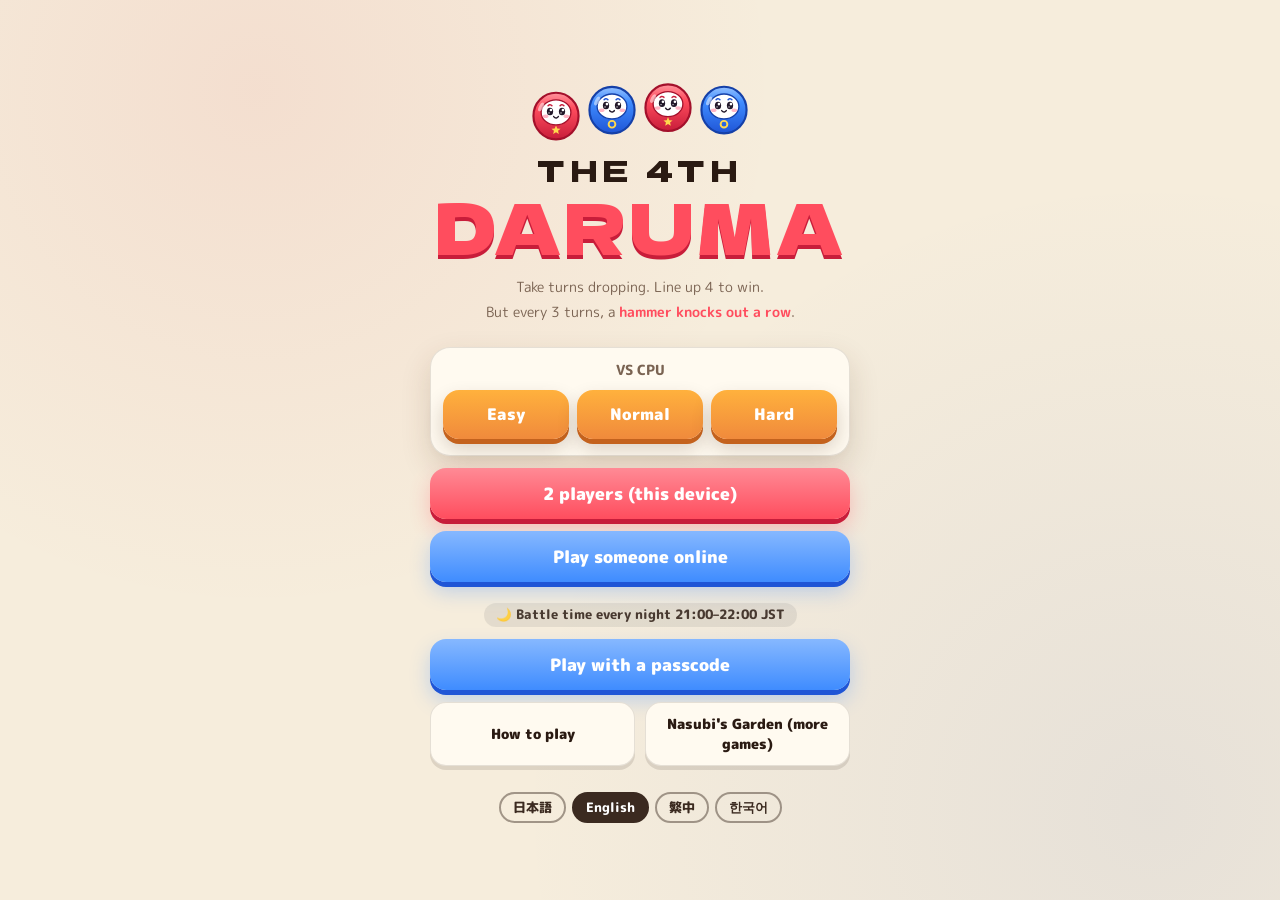
==== commit 2b69d5f5: "広告：画面が隠れたら広告を外して止め、画面が出るたびに新しい広告を読みこむ（見えていないのに表示が数えられないように） Co-Authored-By: Claude Opus 5.5 <noreply" ====
--- a/index.html
+++ b/index.html
@@ -32,8 +32,8 @@
 function vis(e){if(!e||!e.isConnected||e.closest('[hidden]'))return false;var r=e.getBoundingClientRect();if(r.width<1||r.height<1)return false;for(var n=e;n&&n.nodeType===1;n=n.parentElement){var s=getComputedStyle(n);if(s.display==='none'||s.visibility==='hidden'||parseFloat(s.opacity)<0.05)return false;}return true;}
 var was={};setInterval(function(){try{var any=false;for(var i=0;i<IDS.length;i++){if(vis(document.getElementById(IDS[i])))any=true;}if(any&&!was.v)ev('result_view');was.v=any;}catch(e){}},700);
 }catch(e){}})();</script>
-<!-- nasubi-ad: スマホのとき、結果画面とタイトル画面の決めた場所に広告の帯（と、決めた場所だけその下に大きい広告）を出す（遊んでいる最中は出さない・ボタンに重ねない・広告の幅320pxを切らない・画面が出たらすぐ見せるが、最初の1.2秒は押しても反応しない・画面が出るたびに読みこみ直す（場所ごとに30秒に1回まで）） -->
-<script>(function(){try{var C=[{"a": "#ov-result .dialog", "v": "#ov-result"}, {"a": "#title div.title-box", "v": "#title", "t": 1, "b": 1, "m": 20, "x": "", "x2": ""}],BIG=1,M=20,EX="",EX2="",AD='https://nasubi-no-oniwa.github.io/ad/',AD2='https://nasubi-no-oniwa.github.io/ad/big.html',LOCK=1200,MIN=30000;
+<!-- nasubi-ad: スマホのとき、結果画面とタイトル画面の決めた場所に広告の帯（と、決めた場所だけその下に大きい広告）を出す（遊んでいる最中は出さない・ボタンに重ねない・広告の幅320pxを切らない・画面が出たらすぐ見せるが、最初の1.2秒は押しても反応しない・画面が出るたびに新しい広告を読みこむ（場所ごとに10秒に1回まで）・画面が隠れて2秒たったら広告を外して止める） -->
+<script>(function(){try{var C=[{"a": "#ov-result .dialog", "v": "#ov-result"}, {"a": "#title div.title-box", "v": "#title", "t": 1, "b": 1, "m": 20, "x": "", "x2": ""}],BIG=1,M=20,EX="",EX2="",AD='https://nasubi-no-oniwa.github.io/ad/',AD2='https://nasubi-no-oniwa.github.io/ad/big.html',LOCK=1200,HOLD=2000,MIN=10000;
 if(/[?&]noad=1/.test(location.search))return;
 if(!/iPhone|iPod|Android|Mobile|Windows Phone|BlackBerry/i.test(navigator.userAgent||''))return;
 var S=[];
@@ -42,23 +42,23 @@
 function mk(i){var b=document.createElement('div');b.className='nsb-ad';b.style.cssText='display:block;position:static;float:none;box-sizing:content-box;width:320px;min-width:320px;max-width:none;height:50px;margin:'+opt(i,'m',M)+'px calc((100% - 320px) / 2) 0;padding:0;border:0;background:none;box-shadow:none;border-radius:0;transform:none;overflow:hidden;flex:0 0 auto;align-self:center;'+opt(i,'x',EX);return b;}
 function mk2(i){var g=document.createElement('div');g.className='nsb-ad nsb-big';g.style.cssText='display:block;position:static;float:none;box-sizing:content-box;width:300px;min-width:300px;max-width:none;height:250px;margin:20px calc((100% - 300px) / 2) 0;padding:0;border:0;background:none;box-shadow:none;border-radius:0;transform:none;overflow:hidden;flex:0 0 auto;align-self:center;'+opt(i,'x2',EX2);return g;}
 function mkf(u,w,h){var f=document.createElement('iframe');f.title='ad';f.setAttribute('scrolling','no');f.width=w;f.height=h;f.style.cssText='border:0;margin:0;padding:0;width:'+w+'px;height:'+h+'px;display:block;max-width:none;visibility:hidden;pointer-events:none';f.src=u;return f;}
-function rel(f,u){try{f.contentWindow.location.replace(u);}catch(_){f.src=u;}}
-function place(){for(var i=0;i<C.length;i++){var a=document.querySelector(C[i].a);if(!a)continue;var s=S[i]||(S[i]={b:mk(i),g:opt(i,'b',BIG)?mk2(i):null,on:false,since:0,last:0,f:null,f2:null});var b=s.b;
+function place(){for(var i=0;i<C.length;i++){var a=document.querySelector(C[i].a);if(!a)continue;var s=S[i]||(S[i]={b:mk(i),g:opt(i,'b',BIG)?mk2(i):null,on:false,since:0,hid:0,last:0,f:null,f2:null});var b=s.b;
 if(C[i].p==='first'){if(a.firstElementChild!==b)a.insertBefore(b,a.firstChild);}else if(b.parentNode!==a)a.appendChild(b);
 if(s.g&&b.nextSibling!==s.g)a.insertBefore(s.g,b.nextSibling);}}
-function off(s){if(s.f){s.f.style.visibility='hidden';s.f.style.pointerEvents='none';}if(s.f2){s.f2.style.visibility='hidden';s.f2.style.pointerEvents='none';}s.on=false;s.since=0;}
-function tick(){try{place();var k=-1,i,s,res=false;
+function off(s,now){if(s.f){s.f.style.visibility='hidden';s.f.style.pointerEvents='none';}if(s.f2){s.f2.style.visibility='hidden';s.f2.style.pointerEvents='none';}s.on=false;s.since=0;s.hid=now;}
+function kill(s){if(s.f){if(s.f.parentNode)s.f.parentNode.removeChild(s.f);s.f=null;}if(s.f2){if(s.f2.parentNode)s.f2.parentNode.removeChild(s.f2);s.f2=null;}}
+function tick(){try{place();var k=-1,i,s,res=false,now=Date.now();
 for(i=0;i<C.length;i++){s=S[i];if(!C[i].t&&s&&vis(document.querySelector(C[i].v))&&vis(s.b)){k=i;res=true;break;}}
 if(k<0)for(i=0;i<C.length;i++){s=S[i];if(C[i].t&&s&&vis(document.querySelector(C[i].v))&&vis(s.b)){k=i;break;}}
+if(document.hidden)k=-1;
 for(i=0;i<C.length;i++){s=S[i];if(!s)continue;
 if(C[i].t){var d=(res&&vis(document.querySelector(C[i].v)))?'none':'block';if(s.b.style.display!==d){s.b.style.display=d;if(s.g)s.g.style.display=d;}}
-if(i!==k&&s.on)off(s);}
+if(i!==k){if(s.on)off(s,now);if(s.f&&now-s.hid>=HOLD&&now-s.last>=MIN)kill(s);}}
 if(k<0)return;
-s=S[k];var now=Date.now();
-if(!s.on){s.on=true;s.since=now;
+s=S[k];
+if(!s.on){s.on=true;s.since=now;}
 if(!s.f){s.f=mkf(AD,320,50);s.b.appendChild(s.f);if(s.g){s.f2=mkf(AD2,300,250);s.g.appendChild(s.f2);}s.last=now;}
-else if(now-s.last>=MIN){rel(s.f,AD);if(s.f2)rel(s.f2,AD2);s.last=now;}}
-if(s.f.parentNode!==s.b){s.b.appendChild(s.f);s.last=now;}if(s.f2&&s.f2.parentNode!==s.g){s.g.appendChild(s.f2);s.last=now;}
+if(s.f.parentNode!==s.b)s.b.appendChild(s.f);if(s.f2&&s.f2.parentNode!==s.g)s.g.appendChild(s.f2);
 var pe=(now-s.since<LOCK)?'none':'auto';
 s.f.style.visibility='visible';s.f.style.pointerEvents=pe;if(s.f2){s.f2.style.visibility='visible';s.f2.style.pointerEvents=pe;}
 }catch(_){}}
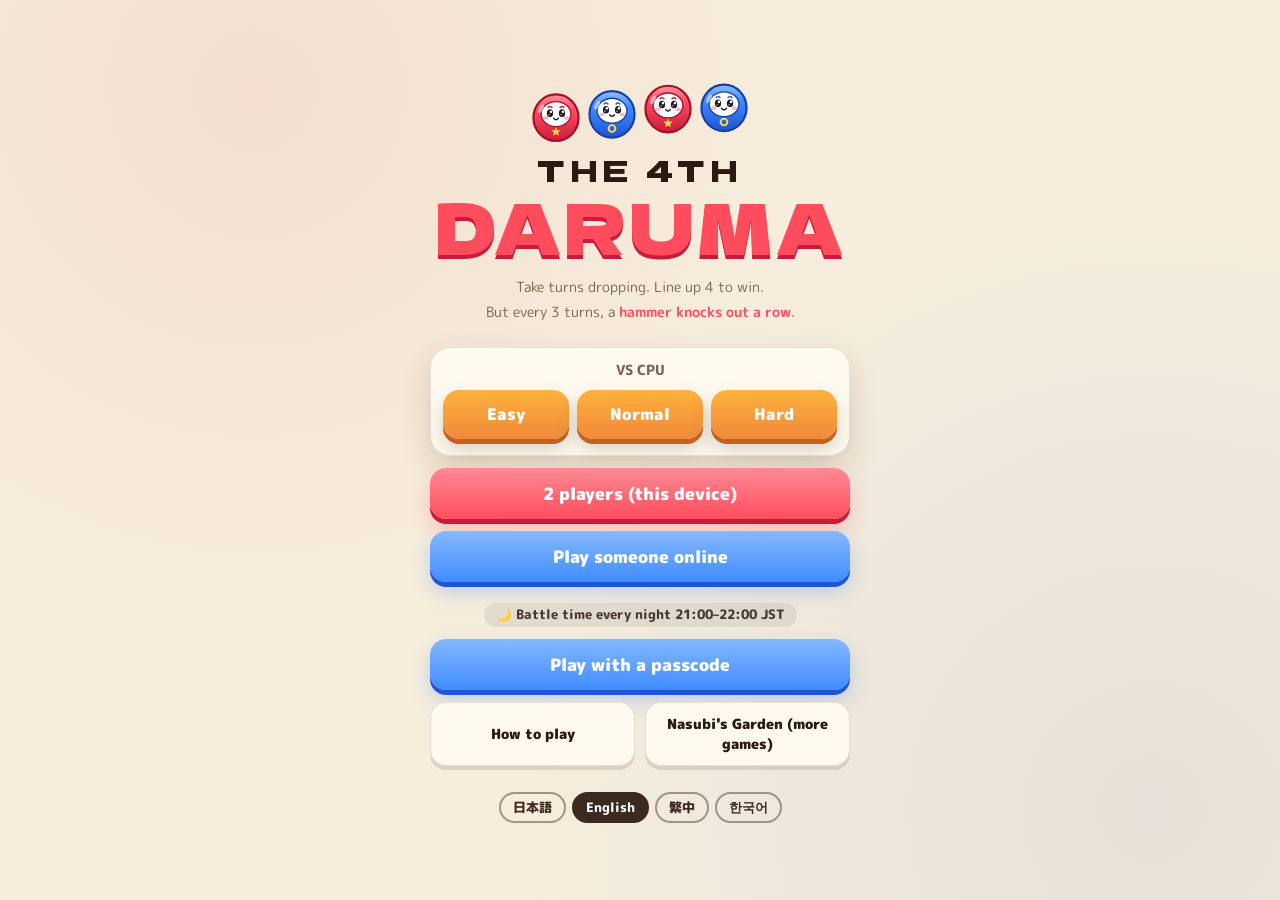
==== commit d6cc55ad: "広告：タイトル画面の広告はタイトル用の広告枠を使う（タイトル画面と結果画面のどちらが稼いでいるかを分けて見るため。場所と見た目は同じ） Co-Authored-By: Claude Opus 5.5 " ====
--- a/index.html
+++ b/index.html
@@ -32,8 +32,8 @@
 function vis(e){if(!e||!e.isConnected||e.closest('[hidden]'))return false;var r=e.getBoundingClientRect();if(r.width<1||r.height<1)return false;for(var n=e;n&&n.nodeType===1;n=n.parentElement){var s=getComputedStyle(n);if(s.display==='none'||s.visibility==='hidden'||parseFloat(s.opacity)<0.05)return false;}return true;}
 var was={};setInterval(function(){try{var any=false;for(var i=0;i<IDS.length;i++){if(vis(document.getElementById(IDS[i])))any=true;}if(any&&!was.v)ev('result_view');was.v=any;}catch(e){}},700);
 }catch(e){}})();</script>
-<!-- nasubi-ad: スマホのとき、結果画面とタイトル画面の決めた場所に広告の帯（と、決めた場所だけその下に大きい広告）を出す（遊んでいる最中は出さない・ボタンに重ねない・広告の幅320pxを切らない・画面が出たらすぐ見せるが、最初の1.2秒は押しても反応しない・画面が出るたびに新しい広告を読みこむ（場所ごとに10秒に1回まで）・画面が隠れて2秒たったら広告を外して止める） -->
-<script>(function(){try{var C=[{"a": "#ov-result .dialog", "v": "#ov-result"}, {"a": "#title div.title-box", "v": "#title", "t": 1, "b": 1, "m": 20, "x": "", "x2": ""}],BIG=1,M=20,EX="",EX2="",AD='https://nasubi-no-oniwa.github.io/ad/',AD2='https://nasubi-no-oniwa.github.io/ad/big.html',LOCK=1200,HOLD=2000,MIN=10000;
+<!-- nasubi-ad: スマホのとき、結果画面とタイトル画面の決めた場所に広告の帯（と、決めた場所だけその下に大きい広告）を出す（遊んでいる最中は出さない・ボタンに重ねない・広告の幅320pxを切らない・画面が出たらすぐ見せるが、最初の1.2秒は押しても反応しない・画面が出るたびに新しい広告を読みこむ（場所ごとに10秒に1回まで）・画面が隠れて2秒たったら広告を外して止める・タイトル画面はタイトル用の広告枠を使う） -->
+<script>(function(){try{var C=[{"a": "#ov-result .dialog", "v": "#ov-result"}, {"a": "#title div.title-box", "v": "#title", "t": 1, "b": 1, "m": 20, "x": "", "x2": ""}],BIG=1,M=20,EX="",EX2="",AD='https://nasubi-no-oniwa.github.io/ad/',AD2='https://nasubi-no-oniwa.github.io/ad/big.html',TAD='https://nasubi-no-oniwa.github.io/ad/t.html',TAD2='https://nasubi-no-oniwa.github.io/ad/tbig.html',LOCK=1200,HOLD=2000,MIN=10000;
 if(/[?&]noad=1/.test(location.search))return;
 if(!/iPhone|iPod|Android|Mobile|Windows Phone|BlackBerry/i.test(navigator.userAgent||''))return;
 var S=[];
@@ -57,7 +57,7 @@
 if(k<0)return;
 s=S[k];
 if(!s.on){s.on=true;s.since=now;}
-if(!s.f){s.f=mkf(AD,320,50);s.b.appendChild(s.f);if(s.g){s.f2=mkf(AD2,300,250);s.g.appendChild(s.f2);}s.last=now;}
+if(!s.f){var t=!!C[k].t;s.f=mkf(t?TAD:AD,320,50);s.b.appendChild(s.f);if(s.g){s.f2=mkf(t?TAD2:AD2,300,250);s.g.appendChild(s.f2);}s.last=now;}
 if(s.f.parentNode!==s.b)s.b.appendChild(s.f);if(s.f2&&s.f2.parentNode!==s.g)s.g.appendChild(s.f2);
 var pe=(now-s.since<LOCK)?'none':'auto';
 s.f.style.visibility='visible';s.f.style.pointerEvents=pe;if(s.f2){s.f2.style.visibility='visible';s.f2.style.pointerEvents=pe;}
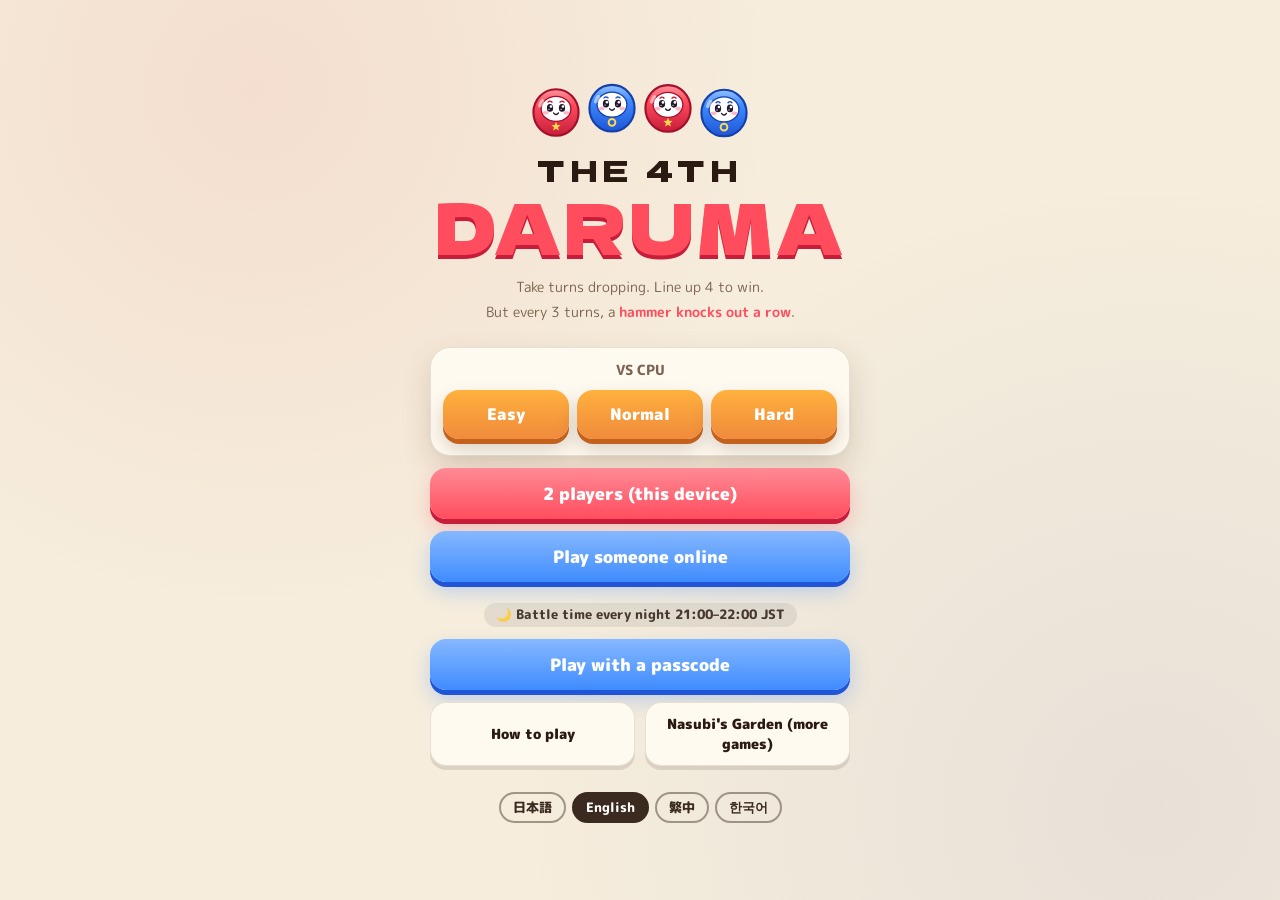
==== commit 0b0cd8b4: "広告：同じ場所の広告の読みこみを30秒に1回までに戻す（短い表示ばかり数えられないように。30秒以内に戻ったら前の広告のまま） Co-Authored-By: Claude Opus 5.5 <nor" ====
--- a/index.html
+++ b/index.html
@@ -32,8 +32,8 @@
 function vis(e){if(!e||!e.isConnected||e.closest('[hidden]'))return false;var r=e.getBoundingClientRect();if(r.width<1||r.height<1)return false;for(var n=e;n&&n.nodeType===1;n=n.parentElement){var s=getComputedStyle(n);if(s.display==='none'||s.visibility==='hidden'||parseFloat(s.opacity)<0.05)return false;}return true;}
 var was={};setInterval(function(){try{var any=false;for(var i=0;i<IDS.length;i++){if(vis(document.getElementById(IDS[i])))any=true;}if(any&&!was.v)ev('result_view');was.v=any;}catch(e){}},700);
 }catch(e){}})();</script>
-<!-- nasubi-ad: スマホのとき、結果画面とタイトル画面の決めた場所に広告の帯（と、決めた場所だけその下に大きい広告）を出す（遊んでいる最中は出さない・ボタンに重ねない・広告の幅320pxを切らない・画面が出たらすぐ見せるが、最初の1.2秒は押しても反応しない・画面が出るたびに新しい広告を読みこむ（場所ごとに10秒に1回まで）・画面が隠れて2秒たったら広告を外して止める・タイトル画面はタイトル用の広告枠を使う） -->
-<script>(function(){try{var C=[{"a": "#ov-result .dialog", "v": "#ov-result"}, {"a": "#title div.title-box", "v": "#title", "t": 1, "b": 1, "m": 20, "x": "", "x2": ""}],BIG=1,M=20,EX="",EX2="",AD='https://nasubi-no-oniwa.github.io/ad/',AD2='https://nasubi-no-oniwa.github.io/ad/big.html',TAD='https://nasubi-no-oniwa.github.io/ad/t.html',TAD2='https://nasubi-no-oniwa.github.io/ad/tbig.html',LOCK=1200,HOLD=2000,MIN=10000;
+<!-- nasubi-ad: スマホのとき、結果画面とタイトル画面の決めた場所に広告の帯（と、決めた場所だけその下に大きい広告）を出す（遊んでいる最中は出さない・ボタンに重ねない・広告の幅320pxを切らない・画面が出たらすぐ見せるが、最初の1.2秒は押しても反応しない・画面が出るたびに新しい広告を読みこむ（場所ごとに30秒に1回まで）・画面が隠れて2秒たったら広告を外して止める・タイトル画面はタイトル用の広告枠を使う） -->
+<script>(function(){try{var C=[{"a": "#ov-result .dialog", "v": "#ov-result"}, {"a": "#title div.title-box", "v": "#title", "t": 1, "b": 1, "m": 20, "x": "", "x2": ""}],BIG=1,M=20,EX="",EX2="",AD='https://nasubi-no-oniwa.github.io/ad/',AD2='https://nasubi-no-oniwa.github.io/ad/big.html',TAD='https://nasubi-no-oniwa.github.io/ad/t.html',TAD2='https://nasubi-no-oniwa.github.io/ad/tbig.html',LOCK=1200,HOLD=2000,MIN=30000;
 if(/[?&]noad=1/.test(location.search))return;
 if(!/iPhone|iPod|Android|Mobile|Windows Phone|BlackBerry/i.test(navigator.userAgent||''))return;
 var S=[];
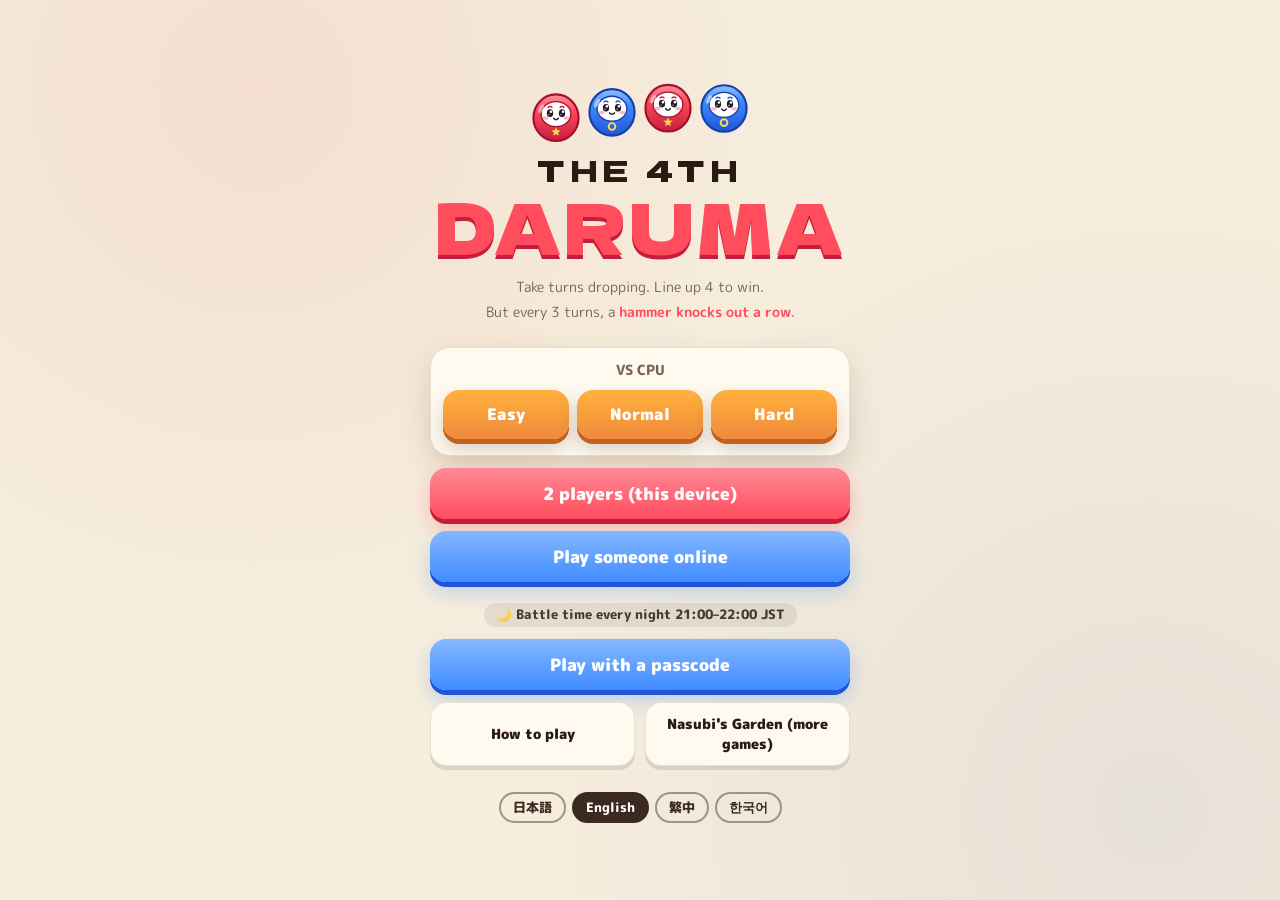
==== commit 38671845: "結果画面に「次のゲーム」を足す（右にスライドするか押すと、おすすめの画面。✖か左にスライドで戻る。ゲームの動きは変えない） Co-Authored-By: Claude Opus 5.5 <norep" ====
--- a/index.html
+++ b/index.html
@@ -65,6 +65,9 @@
 function go(){place();try{new MutationObserver(place).observe(document.body,{childList:true,subtree:true});}catch(_){}setInterval(tick,300);}
 if(document.body)go();else document.addEventListener('DOMContentLoaded',go);
 }catch(e){}})();</script>
+<!-- nasubi-next: 結果画面に「次のゲーム」を出す（右にスライドするか押すと、おすすめの画面。中身は nasubi-no-oniwa.github.io/next/next.js で全作品共通） -->
+<script>window.NSB_NEXT={"g": "daruma", "r": [{"a": "#ov-result .dialog", "v": "#ov-result"}], "ad": 1};</script>
+<script src="https://nasubi-no-oniwa.github.io/next/next.js" defer></script>
 </head>
 <body>
 <div id="app">
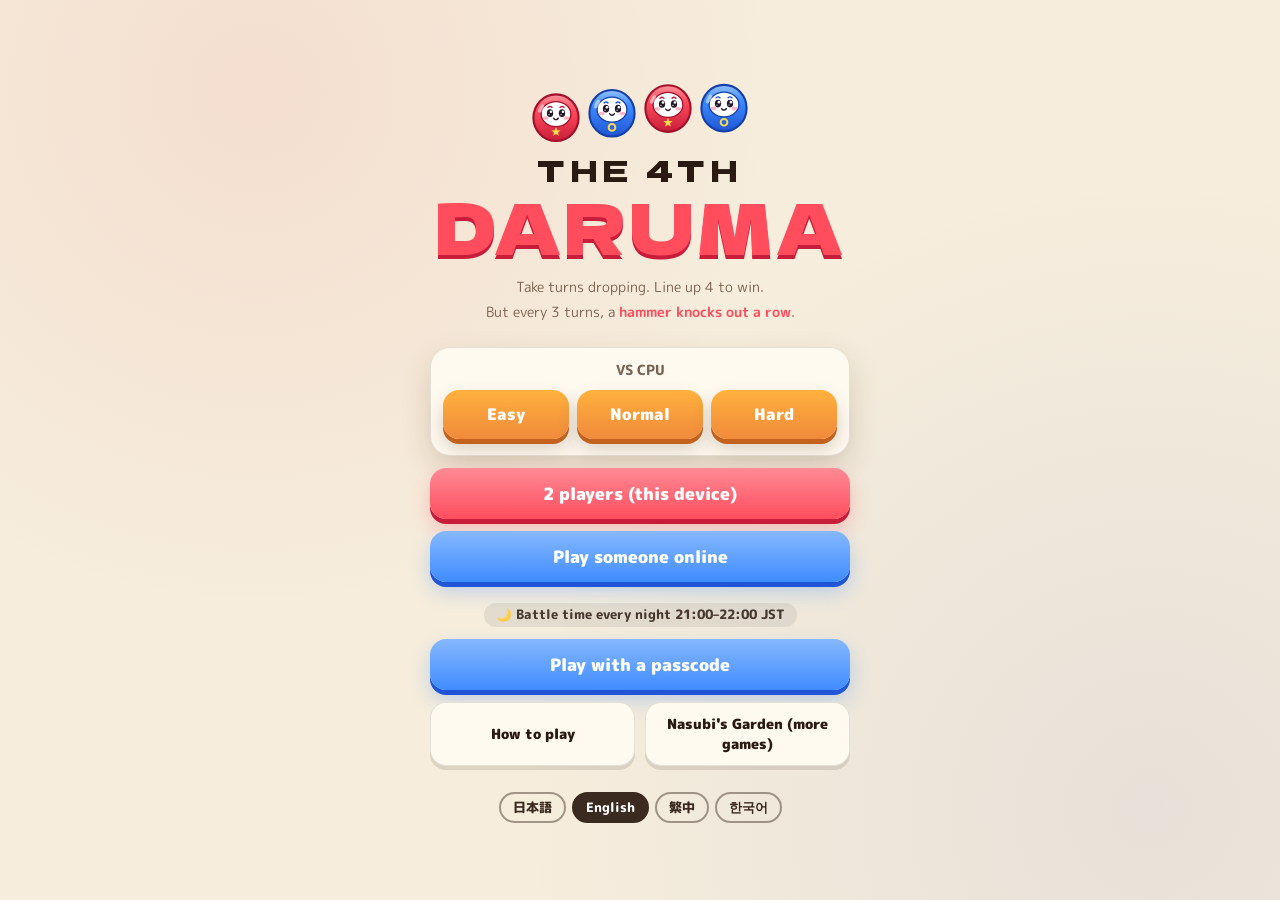
==== commit 95576d5e: "nasubi-no-oniwa.com へ引っ越し（開いた人を保存情報ごと .com へ案内） Co-Authored-By: Claude Opus 5.5 <noreply@anthropic.c" ====
--- a/index.html
+++ b/index.html
@@ -1,6 +1,6 @@
 <!doctype html>
 <html lang="ja">
-<head>
+<head><script>/* nsb-move: .com へ引っ越し（保存情報も持っていく） */(function(){if(location.hostname!=='nasubi-no-oniwa.github.io')return;var u='https://nasubi-no-oniwa.com'+location.pathname+location.search,h=location.hash||'';try{var ks=[],i,k,v,d={},n=0;for(i=0;i<localStorage.length;i++){k=localStorage.key(i);v=localStorage.getItem(k);if(v!=null)ks.push([k,v])}ks.sort(function(a,b){return a[1].length-b[1].length});for(i=0;i<ks.length;i++){var s=ks[i][0].length+ks[i][1].length;if(n+s>30000)break;d[ks[i][0]]=ks[i][1];n+=s}if(n>0)u+='#nsbmig='+encodeURIComponent(JSON.stringify(d))+(h?'&nsbh='+encodeURIComponent(h):'');else u+=h}catch(e){u+=h}location.replace(u)})();</script><link rel="canonical" href="https://nasubi-no-oniwa.com/daruma/">
 <!-- Google tag (gtag.js) -->
 <script async src="https://www.googletagmanager.com/gtag/js?id=G-5RB6XMN0QR"></script>
 <script>
